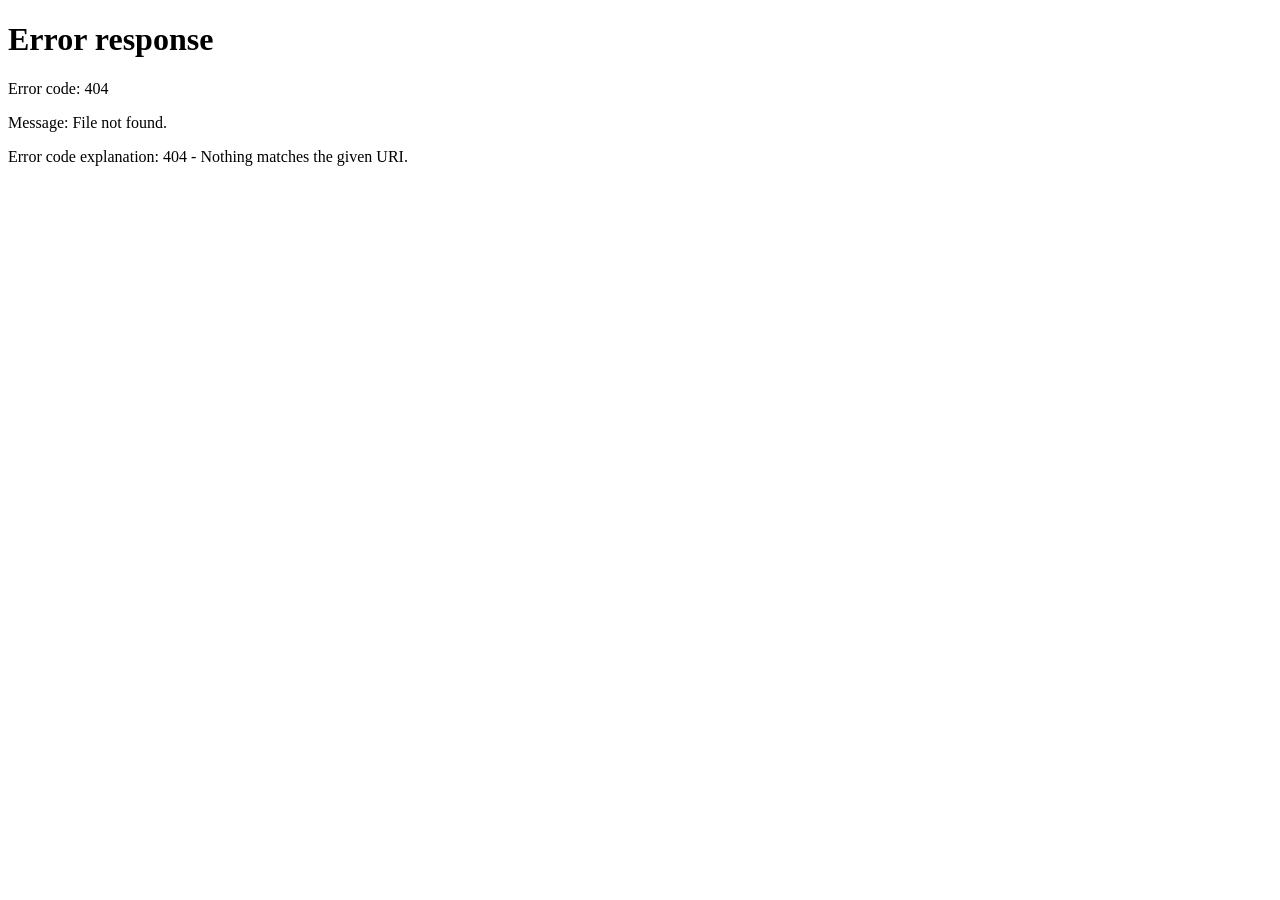
==== admin.html @ 91af9364 "Add files via upload" ====
<!DOCTYPE html>
<html lang="th">
<head>
    <meta charset="UTF-8">
    <meta name="viewport" content="width=device-width, initial-scale=1.0">
    <title>SkillVerse - Admin Management</title>
    <link href="https://cdn.jsdelivr.net/npm/bootstrap@5.3.2/dist/css/bootstrap.min.css" rel="stylesheet">
    <link rel="stylesheet" href="https://cdn.jsdelivr.net/npm/bootstrap-icons@1.11.1/font/bootstrap-icons.css">
    <link href="https://fonts.googleapis.com/css2?family=Prompt:wght@300;400;500;600;700&display=swap" rel="stylesheet">
    <link rel="stylesheet" href="css/style.css">
</head>
<body>

    <nav class="navbar navbar-expand-lg navbar-dark py-3 sticky-top glass-nav">
        <div class="container">
            <a class="navbar-brand fs-3" href="index.html">
                <i class="bi bi-rocket-takeoff-fill me-2 text-gradient"></i>SkillVerse Admin
            </a>
            <div class="d-flex align-items-center gap-2">
                <button class="btn lang-btn" id="langToggleBtn" onclick="toggleLanguage()">🌐 EN</button>
                <button class="btn btn-outline-danger btn-sm rounded-pill px-3" onclick="logout()"><i class="bi bi-box-arrow-right me-1"></i><span data-i18n="logout">ออกจากระบบ</span></button>
            </div>
        </div>
    </nav>

    <div class="container py-5">
        <div class="row justify-content-center">
            <div class="col-lg-8">
                <div class="glass-card p-4">
                    <h3 class="fw-bold text-warning mb-3"><i class="bi bi-shield-lock-fill me-2"></i>แผงควบคุมผู้ดูแลระบบ (Admin Panel)</h3>
                    <p class="text-sub small mb-4">แก้ไขและจัดการข้อมูลส่วนตัวที่แสดงบนหน้าแรกของระบบ</p>

                    <form id="editProfileForm" onsubmit="handleSaveProfile(event)">
                        <div class="mb-3">
                            <label class="form-label text-sub">ชื่อ - นามสกุล</label>
                            <input type="text" class="form-control bg-dark text-white border-secondary" id="inputName" required>
                        </div>
                        <div class="row">
                            <div class="col-md-4 mb-3">
                                <label class="form-label text-sub">รหัสนักศึกษา</label>
                                <input type="text" class="form-control bg-dark text-white border-secondary" id="inputId" required>
                            </div>
                            <div class="col-md-4 mb-3">
                                <label class="form-label text-sub">หมู่เรียน</label>
                                <input type="text" class="form-control bg-dark text-white border-secondary" id="inputGroup" required>
                            </div>
                            <div class="col-md-4 mb-3">
                                <label class="form-label text-sub">รายวิชา</label>
                                <input type="text" class="form-control bg-dark text-white border-secondary" id="inputSubject" value="การออกแบบและพัฒนาเว็บไซต์เบื้องต้น" readonly>
                            </div>
                        </div>
                        <div class="mb-4">
                            <label class="form-label text-sub">สถานะประเมิน</label>
                            <input type="text" class="form-control bg-dark text-white border-secondary" id="inputStatus" required>
                        </div>
                        <div class="d-flex justify-content-end gap-2">
                            <a href="index.html" class="btn btn-outline-light rounded-pill px-4">กลับหน้าหลัก</a>
                            <button type="submit" class="btn btn-custom rounded-pill px-4">บันทึกข้อมูล</button>
                        </div>
                    </form>
                </div>
            </div>
        </div>
    </div>

    <script src="https://cdn.jsdelivr.net/npm/bootstrap@5.3.2/dist/js/bootstrap.bundle.min.js"></script>
    <script src="js/i18n.js"></script>
    <script>
        document.addEventListener('DOMContentLoaded', () => {
            if (localStorage.getItem('skillverse_role') !== 'admin') {
                alert('คุณไม่มีสิทธิ์เข้าถึงหน้านี้!');
                window.location.href = 'index.html';
                return;
            }
            const user = getCurrentUserSession();
            if (user) {
                document.getElementById('inputName').value = user.name;
                document.getElementById('inputId').value = user.studentId;
                document.getElementById('inputGroup').value = user.group;
                document.getElementById('inputSubject').value = "การออกแบบและพัฒนาเว็บไซต์เบื้องต้น";
                document.getElementById('inputStatus').value = user.status || 'ประเมินเรียบร้อย';
            }
        });

        function handleSaveProfile(event) {
            event.preventDefault();
            const user = getCurrentUserSession();
            if (!user) return;

            user.name = document.getElementById('inputName').value;
            user.studentId = document.getElementById('inputId').value;
            user.group = document.getElementById('inputGroup').value;
            user.subject = "การออกแบบและพัฒนาเว็บไซต์เบื้องต้น";
            user.status = document.getElementById('inputStatus').value;

            localStorage.setItem('skillverse_user', JSON.stringify(user));

            let users = JSON.parse(localStorage.getItem('sv_users_db')) || [];
            const index = users.findIndex(u => u.studentId === user.studentId || u.name === user.name);
            if (index !== -1) {
                users[index] = user;
                localStorage.setItem('sv_users_db', JSON.stringify(users));
            }

            alert('บันทึกข้อมูลเรียบร้อยแล้ว!');
            window.location.href = 'index.html';
        }
    </script>
</body>
</html>
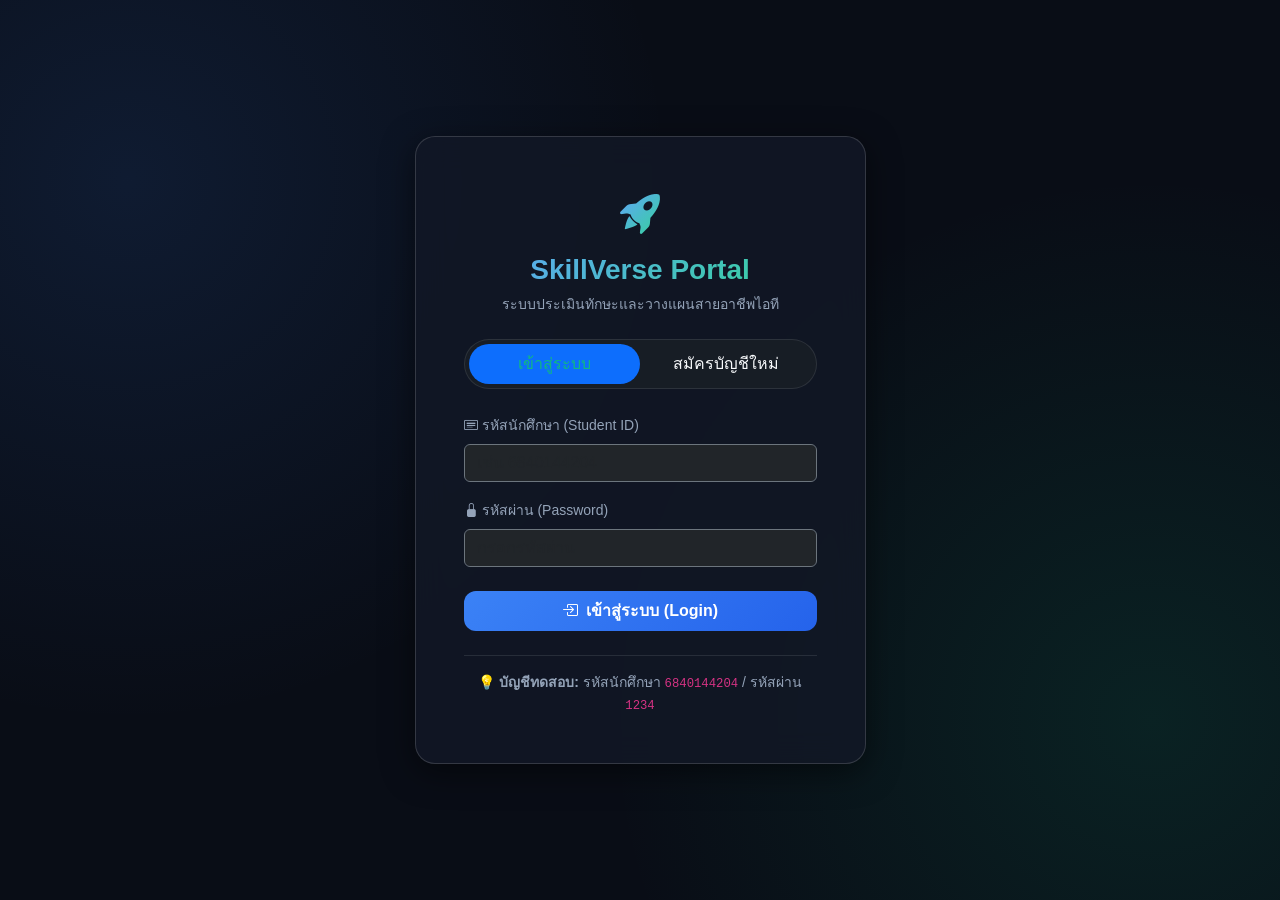
==== commit 2fe07f18: "Update admin.html" ====
--- a/admin.html
+++ b/admin.html
@@ -3,7 +3,7 @@
 <head>
     <meta charset="UTF-8">
     <meta name="viewport" content="width=device-width, initial-scale=1.0">
-    <title>SkillVerse - Admin Management</title>
+    <title>SkillVerse - Admin & Faculty Backend Portal</title>
     <link href="https://cdn.jsdelivr.net/npm/bootstrap@5.3.2/dist/css/bootstrap.min.css" rel="stylesheet">
     <link rel="stylesheet" href="https://cdn.jsdelivr.net/npm/bootstrap-icons@1.11.1/font/bootstrap-icons.css">
     <link href="https://fonts.googleapis.com/css2?family=Prompt:wght@300;400;500;600;700&display=swap" rel="stylesheet">
@@ -11,51 +11,193 @@
 </head>
 <body>
 
+    <!-- Header Navigation -->
     <nav class="navbar navbar-expand-lg navbar-dark py-3 sticky-top glass-nav">
         <div class="container">
             <a class="navbar-brand fs-3" href="index.html">
-                <i class="bi bi-rocket-takeoff-fill me-2 text-gradient"></i>SkillVerse Admin
+                <i class="bi bi-shield-lock-fill me-2 text-warning"></i>SkillVerse <span class="badge bg-warning text-dark fs-6 ms-1">Admin Portal</span>
             </a>
             <div class="d-flex align-items-center gap-2">
-                <button class="btn lang-btn" id="langToggleBtn" onclick="toggleLanguage()">🌐 EN</button>
-                <button class="btn btn-outline-danger btn-sm rounded-pill px-3" onclick="logout()"><i class="bi bi-box-arrow-right me-1"></i><span data-i18n="logout">ออกจากระบบ</span></button>
+                <a href="index.html" class="btn btn-outline-light btn-sm rounded-pill px-3"><i class="bi bi-house-door me-1"></i> กลับหน้าหลัก</a>
+                <button class="btn btn-outline-danger btn-sm rounded-pill px-3" onclick="logout()"><i class="bi bi-box-arrow-right me-1"></i> ออกจากระบบ</button>
             </div>
         </div>
     </nav>
 
+    <!-- Main Admin Container -->
     <div class="container py-5">
-        <div class="row justify-content-center">
-            <div class="col-lg-8">
+        
+        <!-- Header Title -->
+        <div class="d-flex justify-content-between align-items-center mb-4">
+            <div>
+                <h2 class="fw-bold text-white mb-1">ระบบหลังบ้านผู้ดูแลระบบ & อาจารย์ผู้สอน</h2>
+                <p class="text-sub mb-0">ติดตามผลประเมิน จัดการรายชื่อนักศึกษา และตรวจเช็ค Activity Logs ในระบบ</p>
+            </div>
+            <div>
+                <button class="btn btn-outline-warning rounded-pill px-3 btn-sm" onclick="seedSampleData()">
+                    <i class="bi bi-database-add me-1"></i> เพิ่มข้อมูลนักศึกษาตัวอย่าง
+                </button>
+            </div>
+        </div>
+
+        <!-- Metric Stat Cards -->
+        <div class="row g-3 mb-5">
+            <div class="col-md-3">
+                <div class="glass-card p-3 d-flex align-items-center gap-3">
+                    <div class="rounded-circle bg-primary bg-opacity-25 text-primary p-3 fs-3">
+                        <i class="bi bi-people-fill"></i>
+                    </div>
+                    <div>
+                        <div class="text-sub small">จำนวนนักศึกษาในระบบ</div>
+                        <h3 class="fw-bold text-white mb-0" id="statTotalStudents">0</h3>
+                    </div>
+                </div>
+            </div>
+            <div class="col-md-3">
+                <div class="glass-card p-3 d-flex align-items-center gap-3">
+                    <div class="rounded-circle bg-success bg-opacity-25 text-success p-3 fs-3">
+                        <i class="bi bi-check-circle-fill"></i>
+                    </div>
+                    <div>
+                        <div class="text-sub small">ประเมินแล้ว</div>
+                        <h3 class="fw-bold text-white mb-0" id="statEvaluatedCount">0</h3>
+                    </div>
+                </div>
+            </div>
+            <div class="col-md-3">
+                <div class="glass-card p-3 d-flex align-items-center gap-3">
+                    <div class="rounded-circle bg-info bg-opacity-25 text-info p-3 fs-3">
+                        <i class="bi bi-graph-up me-1"></i>
+                    </div>
+                    <div>
+                        <div class="text-sub small">คะแนนเฉลี่ยรวม</div>
+                        <h3 class="fw-bold text-white mb-0" id="statAvgScore">0%</h3>
+                    </div>
+                </div>
+            </div>
+            <div class="col-md-3">
+                <div class="glass-card p-3 d-flex align-items-center gap-3">
+                    <div class="rounded-circle bg-warning bg-opacity-25 text-warning p-3 fs-3">
+                        <i class="bi bi-activity"></i>
+                    </div>
+                    <div>
+                        <div class="text-sub small">การเคลื่อนไหวทั้งหมด</div>
+                        <h3 class="fw-bold text-white mb-0" id="statTotalLogs">0</h3>
+                    </div>
+                </div>
+            </div>
+        </div>
+
+        <!-- Nav Tabs for Student Table & Logs -->
+        <ul class="nav nav-tabs nav-pills border-bottom-0 mb-4 gap-2" id="adminTab" role="tablist">
+            <li class="nav-item" role="presentation">
+                <button class="nav-link active rounded-pill px-4 text-white" id="students-tab" data-bs-toggle="pill" data-bs-target="#students-panel" type="button" role="tab">
+                    <i class="bi bi-person-lines-fill me-2"></i>รายชื่อนักศึกษา & ผลประเมิน
+                </button>
+            </li>
+            <li class="nav-item" role="presentation">
+                <button class="nav-link rounded-pill px-4 text-white" id="logs-tab" data-bs-toggle="pill" data-bs-target="#logs-panel" type="button" role="tab">
+                    <i class="bi bi-clock-history me-2"></i>Activity Logs (ประวัติการเคลื่อนไหว)
+                </button>
+            </li>
+        </ul>
+
+        <div class="tab-content" id="adminTabContent">
+            
+            <!-- Panel 1: Student Management Table -->
+            <div class="tab-pane fade show active" id="students-panel" role="tabpanel">
                 <div class="glass-card p-4">
-                    <h3 class="fw-bold text-warning mb-3"><i class="bi bi-shield-lock-fill me-2"></i>แผงควบคุมผู้ดูแลระบบ (Admin Panel)</h3>
-                    <p class="text-sub small mb-4">แก้ไขและจัดการข้อมูลส่วนตัวที่แสดงบนหน้าแรกของระบบ</p>
-
-                    <form id="editProfileForm" onsubmit="handleSaveProfile(event)">
+                    <div class="d-flex justify-content-between align-items-center mb-3">
+                        <h5 class="fw-bold text-white mb-0"><i class="bi bi-table me-2 text-primary"></i>ตารางจัดการข้อมูลนักศึกษา</h5>
+                        <input type="text" class="form-control form-control-sm bg-dark text-white border-secondary w-25" id="searchStudentInput" placeholder="🔍 ค้นหานามสกุล / รหัส..." onkeyup="filterStudentsTable()">
+                    </div>
+
+                    <div class="table-responsive">
+                        <table class="table table-dark table-hover align-middle mb-0" id="studentsTable">
+                            <thead class="table-secondary text-sub">
+                                <tr>
+                                    <th>รหัสนักศึกษา</th>
+                                    <th>ชื่อ - นามสกุล</th>
+                                    <th>หมู่เรียน</th>
+                                    <th>สายอาชีพเป้าหมาย</th>
+                                    <th>ผลประเมินล่าสุด</th>
+                                    <th>สถานะ</th>
+                                    <th class="text-end">การจัดการ</th>
+                                </tr>
+                            </thead>
+                            <tbody id="studentsTableBody">
+                                <!-- Rendered with JS -->
+                            </tbody>
+                        </table>
+                    </div>
+                </div>
+            </div>
+
+            <!-- Panel 2: Activity Logs Table -->
+            <div class="tab-pane fade" id="logs-panel" role="tabpanel">
+                <div class="glass-card p-4">
+                    <div class="d-flex justify-content-between align-items-center mb-3">
+                        <h5 class="fw-bold text-white mb-0"><i class="bi bi-list-stars me-2 text-warning"></i>บันทึกกิจกรรมและการเคลื่อนไหวในระบบ</h5>
+                        <button class="btn btn-outline-danger btn-sm rounded-pill" onclick="clearLogs()">
+                            <i class="bi bi-trash-fill me-1"></i> ล้างประวัติทั้งหมด
+                        </button>
+                    </div>
+
+                    <div class="table-responsive">
+                        <table class="table table-dark table-hover align-middle mb-0">
+                            <thead class="table-secondary text-sub">
+                                <tr>
+                                    <th>เวลา</th>
+                                    <th>รหัส/ชื่อนักศึกษา</th>
+                                    <th>กิจกรรม (Action)</th>
+                                    <th>รายละเอียด</th>
+                                </tr>
+                            </thead>
+                            <tbody id="logsTableBody">
+                                <!-- Rendered with JS -->
+                            </tbody>
+                        </table>
+                    </div>
+                </div>
+            </div>
+
+        </div>
+
+    </div>
+
+    <!-- Modal แก้ไขข้อมูลนักศึกษาโดย Admin -->
+    <div class="modal fade" id="adminEditStudentModal" tabindex="-1" aria-hidden="true">
+        <div class="modal-dialog modal-dialog-centered">
+            <div class="modal-content glass-card text-white border-secondary">
+                <div class="modal-header border-bottom border-secondary border-opacity-25">
+                    <h5 class="modal-title fw-bold text-warning"><i class="bi bi-pencil-square me-2"></i>แก้ไขข้อมูลนักศึกษา</h5>
+                    <button type="button" class="btn-close btn-close-white" data-bs-dismiss="modal" aria-label="Close"></button>
+                </div>
+                <div class="modal-body">
+                    <form id="adminEditStudentForm" onsubmit="saveAdminEditStudent(event)">
+                        <input type="hidden" id="editOriginalId">
                         <div class="mb-3">
-                            <label class="form-label text-sub">ชื่อ - นามสกุล</label>
-                            <input type="text" class="form-control bg-dark text-white border-secondary" id="inputName" required>
-                        </div>
-                        <div class="row">
-                            <div class="col-md-4 mb-3">
-                                <label class="form-label text-sub">รหัสนักศึกษา</label>
-                                <input type="text" class="form-control bg-dark text-white border-secondary" id="inputId" required>
-                            </div>
-                            <div class="col-md-4 mb-3">
-                                <label class="form-label text-sub">หมู่เรียน</label>
-                                <input type="text" class="form-control bg-dark text-white border-secondary" id="inputGroup" required>
-                            </div>
-                            <div class="col-md-4 mb-3">
-                                <label class="form-label text-sub">รายวิชา</label>
-                                <input type="text" class="form-control bg-dark text-white border-secondary" id="inputSubject" value="การออกแบบและพัฒนาเว็บไซต์เบื้องต้น" readonly>
-                            </div>
-                        </div>
-                        <div class="mb-4">
-                            <label class="form-label text-sub">สถานะประเมิน</label>
-                            <input type="text" class="form-control bg-dark text-white border-secondary" id="inputStatus" required>
-                        </div>
-                        <div class="d-flex justify-content-end gap-2">
-                            <a href="index.html" class="btn btn-outline-light rounded-pill px-4">กลับหน้าหลัก</a>
-                            <button type="submit" class="btn btn-custom rounded-pill px-4">บันทึกข้อมูล</button>
+                            <label class="form-label text-sub small">รหัสนักศึกษา</label>
+                            <input type="text" class="form-control bg-dark text-white border-secondary" id="editStudentId" required>
+                        </div>
+                        <div class="mb-3">
+                            <label class="form-label text-sub small">ชื่อ - นามสกุล</label>
+                            <input type="text" class="form-control bg-dark text-white border-secondary" id="editStudentName" required>
+                        </div>
+                        <div class="mb-3">
+                            <label class="form-label text-sub small">หมู่เรียน</label>
+                            <input type="text" class="form-control bg-dark text-white border-secondary" id="editStudentGroup" required>
+                        </div>
+                        <div class="mb-3">
+                            <label class="form-label text-sub small">สถานะการประเมิน</label>
+                            <select class="form-select bg-dark text-white border-secondary" id="editStudentStatus">
+                                <option value="ประเมินเรียบร้อย">ประเมินเรียบร้อย</option>
+                                <option value="ยังไม่ได้ประเมิน">ยังไม่ได้ประเมิน</option>
+                            </select>
+                        </div>
+                        <div class="d-flex justify-content-end gap-2 mt-4">
+                            <button type="button" class="btn btn-secondary rounded-pill px-4" data-bs-dismiss="modal">ยกเลิก</button>
+                            <button type="submit" class="btn btn-warning rounded-pill px-4 fw-bold">บันทึกการแก้ไข</button>
                         </div>
                     </form>
                 </div>
@@ -67,44 +209,150 @@
     <script src="js/i18n.js"></script>
     <script>
         document.addEventListener('DOMContentLoaded', () => {
-            if (localStorage.getItem('skillverse_role') !== 'admin') {
-                alert('คุณไม่มีสิทธิ์เข้าถึงหน้านี้!');
-                window.location.href = 'index.html';
-                return;
+            renderAdminDashboard();
+        });
+
+        function renderAdminDashboard() {
+            const users = JSON.parse(localStorage.getItem('sv_users_db')) || [];
+            const logs = JSON.parse(localStorage.getItem('sv_activity_logs')) || [];
+
+            // 1. Render Stats
+            document.getElementById('statTotalStudents').innerText = users.length;
+            const evalCount = users.filter(u => u.status === 'ประเมินเรียบร้อย' || u.lastScore !== undefined).length;
+            document.getElementById('statEvaluatedCount').innerText = evalCount;
+
+            const scores = users.filter(u => u.lastScore !== undefined).map(u => u.lastScore);
+            const avg = scores.length > 0 ? Math.round(scores.reduce((a, b) => a + b, 0) / scores.length) : 0;
+            document.getElementById('statAvgScore').innerText = `${avg}%`;
+            document.getElementById('statTotalLogs').innerText = logs.length;
+
+            // 2. Render Students Table
+            const tbody = document.getElementById('studentsTableBody');
+            tbody.innerHTML = '';
+
+            users.forEach((u, idx) => {
+                const tr = document.createElement('tr');
+                tr.innerHTML = `
+                    <td class="fw-bold text-info">${u.studentId}</td>
+                    <td>${u.name} ${u.role === 'admin' ? '<span class="badge bg-warning text-dark ms-1">Admin</span>' : ''}</td>
+                    <td>${u.group || '-'}</td>
+                    <td><span class="badge bg-primary bg-opacity-25 text-primary border border-primary border-opacity-25">${u.targetCareer ? u.targetCareer.toUpperCase() : 'FRONTEND'}</span></td>
+                    <td class="fw-bold ${u.lastScore >= 80 ? 'text-success' : 'text-warning'}">${u.lastScore !== undefined ? u.lastScore + '%' : 'ยังไม่ประเมิน'}</td>
+                    <td><span class="badge ${u.status === 'ประเมินเรียบร้อย' ? 'bg-success' : 'bg-secondary'}">${u.status || 'รอดำเนินการ'}</span></td>
+                    <td class="text-end">
+                        <button class="btn btn-sm btn-outline-warning rounded-pill me-1" onclick="openAdminEditModal('${u.studentId}')">
+                            <i class="bi bi-pencil-fill"></i> แก้ไข
+                        </button>
+                        <button class="btn btn-sm btn-outline-danger rounded-pill" onclick="deleteStudent('${u.studentId}')">
+                            <i class="bi bi-trash-fill"></i> ลบ
+                        </button>
+                    </td>
+                `;
+                tbody.appendChild(tr);
+            });
+
+            // 3. Render Logs Table
+            const logsBody = document.getElementById('logsTableBody');
+            logsBody.innerHTML = '';
+
+            if (logs.length === 0) {
+                logsBody.innerHTML = '<tr><td colspan="4" class="text-center text-sub py-4">ยังไม่มีประวัติการเคลื่อนไหวในระบบ</td></tr>';
+            } else {
+                logs.forEach(l => {
+                    const tr = document.createElement('tr');
+                    tr.innerHTML = `
+                        <td class="text-sub small">${l.timestamp}</td>
+                        <td class="fw-bold text-white">${l.studentName} <small class="text-sub">(${l.studentId})</small></td>
+                        <td><span class="badge bg-info bg-opacity-25 text-info border border-info border-opacity-25">${l.action}</span></td>
+                        <td class="text-sub small">${l.details}</td>
+                    `;
+                    logsBody.appendChild(tr);
+                });
             }
-            const user = getCurrentUserSession();
-            if (user) {
-                document.getElementById('inputName').value = user.name;
-                document.getElementById('inputId').value = user.studentId;
-                document.getElementById('inputGroup').value = user.group;
-                document.getElementById('inputSubject').value = "การออกแบบและพัฒนาเว็บไซต์เบื้องต้น";
-                document.getElementById('inputStatus').value = user.status || 'ประเมินเรียบร้อย';
+        }
+
+        function filterStudentsTable() {
+            const query = document.getElementById('searchStudentInput').value.toLowerCase();
+            const rows = document.querySelectorAll('#studentsTableBody tr');
+
+            rows.forEach(row => {
+                const text = row.innerText.toLowerCase();
+                row.style.display = text.includes(query) ? '' : 'none';
+            });
+        }
+
+        function openAdminEditModal(studentId) {
+            const users = JSON.parse(localStorage.getItem('sv_users_db')) || [];
+            const user = users.find(u => u.studentId === studentId);
+            if (!user) return;
+
+            document.getElementById('editOriginalId').value = user.studentId;
+            document.getElementById('editStudentId').value = user.studentId;
+            document.getElementById('editStudentName').value = user.name;
+            document.getElementById('editStudentGroup').value = user.group || '';
+            document.getElementById('editStudentStatus').value = user.status || 'ประเมินเรียบร้อย';
+
+            const modal = new bootstrap.Modal(document.getElementById('adminEditStudentModal'));
+            modal.show();
+        }
+
+        function saveAdminEditStudent(event) {
+            event.preventDefault();
+            const origId = document.getElementById('editOriginalId').value;
+            let users = JSON.parse(localStorage.getItem('sv_users_db')) || [];
+
+            const index = users.findIndex(u => u.studentId === origId);
+            if (index !== -1) {
+                users[index].studentId = document.getElementById('editStudentId').value.trim();
+                users[index].name = document.getElementById('editStudentName').value.trim();
+                users[index].group = document.getElementById('editStudentGroup').value.trim();
+                users[index].status = document.getElementById('editStudentStatus').value;
+
+                localStorage.setItem('sv_users_db', JSON.stringify(users));
+                
+                // ถ้านักศึกษาที่แก้อยู่คือสิทธิ์ปัจจุบัน ให้อัปเดต session ด้วย
+                const current = JSON.parse(localStorage.getItem('skillverse_user'));
+                if (current && current.studentId === origId) {
+                    localStorage.setItem('skillverse_user', JSON.stringify(users[index]));
+                }
+
+                alert('แก้ไขข้อมูลนักศึกษาสำเร็จ!');
+                renderAdminDashboard();
+
+                const modalEl = document.getElementById('adminEditStudentModal');
+                const modal = bootstrap.Modal.getInstance(modalEl);
+                if (modal) modal.hide();
             }
-        });
-
-        function handleSaveProfile(event) {
-            event.preventDefault();
-            const user = getCurrentUserSession();
-            if (!user) return;
-
-            user.name = document.getElementById('inputName').value;
-            user.studentId = document.getElementById('inputId').value;
-            user.group = document.getElementById('inputGroup').value;
-            user.subject = "การออกแบบและพัฒนาเว็บไซต์เบื้องต้น";
-            user.status = document.getElementById('inputStatus').value;
-
-            localStorage.setItem('skillverse_user', JSON.stringify(user));
+        }
+
+        function deleteStudent(studentId) {
+            if (!confirm(`คุณต้องการลบนักศึกษารหัส ${studentId} ออกจากระบบใช่หรือไม่?`)) return;
 
             let users = JSON.parse(localStorage.getItem('sv_users_db')) || [];
-            const index = users.findIndex(u => u.studentId === user.studentId || u.name === user.name);
-            if (index !== -1) {
-                users[index] = user;
-                localStorage.setItem('sv_users_db', JSON.stringify(users));
+            users = users.filter(u => u.studentId !== studentId);
+            localStorage.setItem('sv_users_db', JSON.stringify(users));
+
+            alert('ลบข้อมูลนักศึกษาเรียบร้อยแล้ว!');
+            renderAdminDashboard();
+        }
+
+        function seedSampleData() {
+            const sampleUsers = [
+                { studentId: '6840144204', name: 'นายฐานฑัต บุตรนอก', group: 'ว.6501', status: 'ประเมินเรียบร้อย', lastScore: 85, targetCareer: 'frontend', role: 'admin' },
+                { studentId: '6840144205', name: 'นายสมชาย สายโค้ด', group: 'ว.6501', status: 'ประเมินเรียบร้อย', lastScore: 72, targetCareer: 'backend', role: 'user' },
+                { studentId: '6840144206', name: 'นางสาววิภา ดีไซน์', group: 'ว.6502', status: 'ประเมินเรียบร้อย', lastScore: 90, targetCareer: 'uiux', role: 'user' }
+            ];
+            localStorage.setItem('sv_users_db', JSON.stringify(sampleUsers));
+            alert('เพิ่มข้อมูลนักศึกษาจำลองเรียบร้อยแล้ว!');
+            renderAdminDashboard();
+        }
+
+        function clearLogs() {
+            if (confirm('คุณต้องการล้าง Activity Logs ทั้งหมดใช่หรือไม่?')) {
+                localStorage.removeItem('sv_activity_logs');
+                renderAdminDashboard();
             }
-
-            alert('บันทึกข้อมูลเรียบร้อยแล้ว!');
-            window.location.href = 'index.html';
         }
     </script>
 </body>
-</html>+</html>
--- a/css/style.css
+++ b/css/style.css
@@ -0,0 +1,127 @@
+:root {
+    --bg-color: #090d16 !important;
+    --card-bg: rgba(18, 24, 38, 0.85) !important;
+    --border-color: rgba(255, 255, 255, 0.15) !important;
+    --accent-blue: #3b82f6;
+    --accent-teal: #10b981;
+    --accent-purple: #8b5cf6;
+    --text-main: #f8fafc !important;
+    --text-sub: #94a3b8 !important;
+}
+
+html, body {
+    background-color: var(--bg-color) !important;
+    color: var(--text-main) !important;
+    font-family: 'Prompt', sans-serif;
+    min-height: 100vh;
+    margin: 0;
+    padding: 0;
+}
+
+body {
+    background-image: 
+        radial-gradient(circle at 10% 20%, rgba(59, 130, 246, 0.12) 0%, transparent 40%),
+        radial-gradient(circle at 90% 80%, rgba(16, 185, 129, 0.12) 0%, transparent 40%) !important;
+}
+
+/* Glassmorphic Navigation Bar */
+.glass-nav {
+    background: rgba(9, 13, 22, 0.9) !important;
+    backdrop-filter: blur(16px);
+    -webkit-backdrop-filter: blur(16px);
+    border-bottom: 1px solid var(--border-color);
+}
+
+.nav-link {
+    color: var(--text-sub) !important;
+    transition: color 0.3s ease;
+    font-weight: 500;
+}
+
+.nav-link:hover, .nav-link.active {
+    color: var(--accent-teal) !important;
+}
+
+/* Glass Card */
+.glass-card {
+    background: var(--card-bg) !important;
+    backdrop-filter: blur(16px);
+    -webkit-backdrop-filter: blur(16px);
+    border: 1px solid var(--border-color) !important;
+    border-radius: 20px;
+    box-shadow: 0 8px 32px 0 rgba(0, 0, 0, 0.5);
+    color: var(--text-main) !important;
+    transition: transform 0.3s ease, box-shadow 0.3s ease;
+}
+
+.text-gradient {
+    background: linear-gradient(135deg, #60a5fa, #34d399);
+    -webkit-background-clip: text;
+    background-clip: text;
+    -webkit-text-fill-color: transparent;
+}
+
+.btn-custom {
+    background: linear-gradient(135deg, var(--accent-blue), #2563eb);
+    color: white !important;
+    border: none;
+    border-radius: 12px;
+    padding: 10px 20px;
+    font-weight: 500;
+    transition: all 0.3s ease;
+}
+
+.btn-custom:hover {
+    background: linear-gradient(135deg, #2563eb, #1d4ed8);
+    box-shadow: 0 6px 20px rgba(59, 130, 246, 0.5);
+}
+
+.skill-badge {
+    font-size: 0.75rem;
+    padding: 4px 10px;
+    border-radius: 20px;
+    background: rgba(59, 130, 246, 0.2);
+    color: #60a5fa;
+    border: 1px solid rgba(59, 130, 246, 0.4);
+}
+
+.lang-btn {
+    background: rgba(59, 130, 246, 0.15);
+    color: #60a5fa !important;
+    border: 1px solid rgba(59, 130, 246, 0.3);
+    border-radius: 20px;
+    padding: 6px 16px;
+    font-size: 0.85rem;
+    font-weight: 600;
+    transition: all 0.3s ease;
+}
+
+.lang-btn:hover {
+    background: rgba(59, 130, 246, 0.3);
+    color: white !important;
+}
+
+.timeline-step {
+    border-left: 2px solid var(--accent-blue);
+    padding-left: 20px;
+    position: relative;
+    margin-bottom: 30px;
+}
+.timeline-step::before {
+    content: '';
+    position: absolute;
+    left: -9px;
+    top: 0;
+    width: 16px;
+    height: 16px;
+    border-radius: 50%;
+    background: var(--accent-teal);
+}
+
+h1, h2, h3, h4, h5, h6, .text-white {
+    color: #f8fafc !important;
+}
+
+.text-sub {
+    color: #94a3b8 !important;
+}
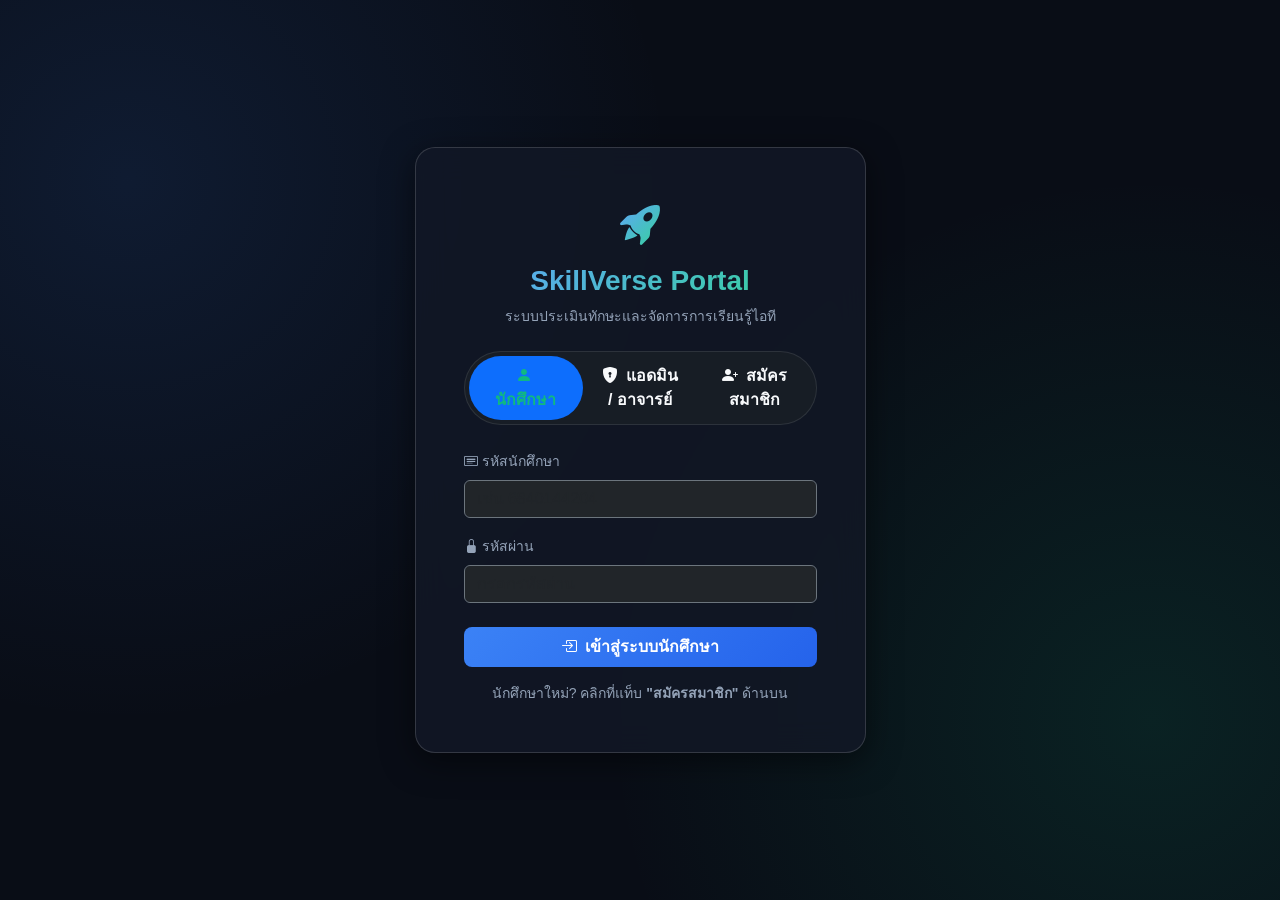
==== commit 91dc8bb1: "Update admin.html" ====
--- a/admin.html
+++ b/admin.html
@@ -31,7 +31,7 @@
         <div class="d-flex justify-content-between align-items-center mb-4">
             <div>
                 <h2 class="fw-bold text-white mb-1">ระบบหลังบ้านผู้ดูแลระบบ & อาจารย์ผู้สอน</h2>
-                <p class="text-sub mb-0">ติดตามผลประเมิน จัดการรายชื่อนักศึกษา และตรวจเช็ค Activity Logs ในระบบ</p>
+                <p class="text-sub mb-0">ติดตามผลประเมิน จัดการรายชื่อนักศึกษา รีเซ็ตรหัสผ่าน และตรวจเช็ค Activity Logs</p>
             </div>
             <div>
                 <button class="btn btn-outline-warning rounded-pill px-3 btn-sm" onclick="seedSampleData()">
@@ -88,7 +88,7 @@
             </div>
         </div>
 
-        <!-- Nav Tabs for Student Table & Logs -->
+        <!-- Nav Tabs -->
         <ul class="nav nav-tabs nav-pills border-bottom-0 mb-4 gap-2" id="adminTab" role="tablist">
             <li class="nav-item" role="presentation">
                 <button class="nav-link active rounded-pill px-4 text-white" id="students-tab" data-bs-toggle="pill" data-bs-target="#students-panel" type="button" role="tab">
@@ -119,10 +119,9 @@
                                     <th>รหัสนักศึกษา</th>
                                     <th>ชื่อ - นามสกุล</th>
                                     <th>หมู่เรียน</th>
-                                    <th>สายอาชีพเป้าหมาย</th>
-                                    <th>ผลประเมินล่าสุด</th>
+                                    <th>ผลประเมิน</th>
                                     <th>สถานะ</th>
-                                    <th class="text-end">การจัดการ</th>
+                                    <th class="text-end">การจัดการ / ความปลอดภัย</th>
                                 </tr>
                             </thead>
                             <tbody id="studentsTableBody">
@@ -165,7 +164,38 @@
 
     </div>
 
-    <!-- Modal แก้ไขข้อมูลนักศึกษาโดย Admin -->
+    <!-- Modal จำลองอีเมลรีเซ็ตรหัสผ่านให้นักศึกษา -->
+    <div class="modal fade" id="resetEmailModal" tabindex="-1" aria-hidden="true">
+        <div class="modal-dialog modal-dialog-centered">
+            <div class="modal-content glass-card text-white border-info">
+                <div class="modal-header border-bottom border-secondary border-opacity-25 bg-info bg-opacity-10">
+                    <h5 class="modal-title fw-bold text-info"><i class="bi bi-envelope-at-fill me-2"></i>จำลองกล่องข้อความอีเมลนักศึกษา</h5>
+                    <button type="button" class="btn-close btn-close-white" data-bs-dismiss="modal" aria-label="Close"></button>
+                </div>
+                <div class="modal-body">
+                    <div class="p-3 bg-dark rounded-3 border border-secondary border-opacity-25 mb-3">
+                        <p class="mb-1 text-sub small"><strong>ถึง:</strong> <span id="emailTargetStudent" class="text-info">student@university.ac.th</span></p>
+                        <p class="mb-0 text-sub small"><strong>เรื่อง:</strong> แจ้งเตือนการยืนยันการขอรีเซ็ตรหัสผ่านบัญชี SkillVerse</p>
+                    </div>
+
+                    <div class="p-4 rounded-3 text-center bg-dark bg-opacity-50 border border-secondary border-opacity-25">
+                        <i class="bi bi-shield-exclamation text-warning display-4 mb-2"></i>
+                        <h5 class="fw-bold text-white mb-2">คุณต้องการรีเซ็ตรหัสผ่านหรือไม่?</h5>
+                        <p class="text-sub small mb-4">อาจารย์ผู้สอนได้ทำการส่งคำขอรีเซ็ตรหัสผ่านสำหรับบัญชีของคุณ หากคุณเป็นผู้แจ้งลืมรหัสผ่าน กรุณากดปุ่มตกลงด้านล่างเพื่อยืนยันการตั้งรหัสใหม่เป็น <strong>1234</strong></p>
+                        
+                        <button type="button" class="btn btn-success rounded-pill px-5 py-2 fw-bold" onclick="confirmResetPasswordByEmail()">
+                            <i class="bi bi-check-circle-fill me-1"></i> ตกลง ยืนยันการรีเซ็ตรหัสผ่าน
+                        </button>
+                    </div>
+                </div>
+                <div class="modal-footer border-top border-secondary border-opacity-25">
+                    <button type="button" class="btn btn-secondary rounded-pill px-4" data-bs-dismiss="modal">ยกเลิก</button>
+                </div>
+            </div>
+        </div>
+    </div>
+
+    <!-- Modal แก้ไขข้อมูลนักศึกษา -->
     <div class="modal fade" id="adminEditStudentModal" tabindex="-1" aria-hidden="true">
         <div class="modal-dialog modal-dialog-centered">
             <div class="modal-content glass-card text-white border-secondary">
@@ -208,6 +238,8 @@
     <script src="https://cdn.jsdelivr.net/npm/bootstrap@5.3.2/dist/js/bootstrap.bundle.min.js"></script>
     <script src="js/i18n.js"></script>
     <script>
+        let currentTargetStudentId = null;
+
         document.addEventListener('DOMContentLoaded', () => {
             renderAdminDashboard();
         });
@@ -216,7 +248,6 @@
             const users = JSON.parse(localStorage.getItem('sv_users_db')) || [];
             const logs = JSON.parse(localStorage.getItem('sv_activity_logs')) || [];
 
-            // 1. Render Stats
             document.getElementById('statTotalStudents').innerText = users.length;
             const evalCount = users.filter(u => u.status === 'ประเมินเรียบร้อย' || u.lastScore !== undefined).length;
             document.getElementById('statEvaluatedCount').innerText = evalCount;
@@ -226,20 +257,21 @@
             document.getElementById('statAvgScore').innerText = `${avg}%`;
             document.getElementById('statTotalLogs').innerText = logs.length;
 
-            // 2. Render Students Table
             const tbody = document.getElementById('studentsTableBody');
             tbody.innerHTML = '';
 
-            users.forEach((u, idx) => {
+            users.forEach((u) => {
                 const tr = document.createElement('tr');
                 tr.innerHTML = `
                     <td class="fw-bold text-info">${u.studentId}</td>
                     <td>${u.name} ${u.role === 'admin' ? '<span class="badge bg-warning text-dark ms-1">Admin</span>' : ''}</td>
                     <td>${u.group || '-'}</td>
-                    <td><span class="badge bg-primary bg-opacity-25 text-primary border border-primary border-opacity-25">${u.targetCareer ? u.targetCareer.toUpperCase() : 'FRONTEND'}</span></td>
                     <td class="fw-bold ${u.lastScore >= 80 ? 'text-success' : 'text-warning'}">${u.lastScore !== undefined ? u.lastScore + '%' : 'ยังไม่ประเมิน'}</td>
                     <td><span class="badge ${u.status === 'ประเมินเรียบร้อย' ? 'bg-success' : 'bg-secondary'}">${u.status || 'รอดำเนินการ'}</span></td>
                     <td class="text-end">
+                        <button class="btn btn-sm btn-outline-info rounded-pill me-1" onclick="sendResetEmail('${u.studentId}', '${u.name}')">
+                            <i class="bi bi-envelope-paper-fill"></i> รีเซ็ตรหัสผ่าน
+                        </button>
                         <button class="btn btn-sm btn-outline-warning rounded-pill me-1" onclick="openAdminEditModal('${u.studentId}')">
                             <i class="bi bi-pencil-fill"></i> แก้ไข
                         </button>
@@ -251,7 +283,6 @@
                 tbody.appendChild(tr);
             });
 
-            // 3. Render Logs Table
             const logsBody = document.getElementById('logsTableBody');
             logsBody.innerHTML = '';
 
@@ -271,6 +302,49 @@
             }
         }
 
+        // ส่งคำขอรีเซ็ตรหัสผ่านไปยังอีเมลนักศึกษา
+        function sendResetEmail(studentId, studentName) {
+            currentTargetStudentId = studentId;
+            document.getElementById('emailTargetStudent').innerText = `${studentName} (${studentId}@student.ac.th)`;
+            
+            const modal = new bootstrap.Modal(document.getElementById('resetEmailModal'));
+            modal.show();
+        }
+
+        // เมื่อนักศึกษากด "ตกลง ยืนยันการรีเซ็ตรหัสผ่าน" ในอีเมล
+        function confirmResetPasswordByEmail() {
+            if (!currentTargetStudentId) return;
+
+            let users = JSON.parse(localStorage.getItem('sv_users_db')) || [];
+            const index = users.findIndex(u => u.studentId === currentTargetStudentId);
+
+            if (index !== -1) {
+                users[index].password = '1234'; // คืนค่ารหัสผ่านเริ่มต้นเป็น 1234
+                users[index].pin = '123456';    // คืนค่า PIN เป็น 123456
+                localStorage.setItem('sv_users_db', JSON.stringify(users));
+
+                // บันทึก Activity Log
+                let logs = JSON.parse(localStorage.getItem('sv_activity_logs')) || [];
+                logs.unshift({
+                    id: Date.now(),
+                    studentId: currentTargetStudentId,
+                    studentName: users[index].name,
+                    action: 'รีเซ็ตรหัสผ่าน',
+                    details: 'ยืนยันการรีเซ็ตรหัสผ่านผ่านทางอีเมลสำเร็จ (รหัสใหม่: 1234)',
+                    timestamp: new Date().toLocaleString('th-TH')
+                });
+                localStorage.setItem('sv_activity_logs', JSON.stringify(logs));
+
+                alert(`การรีเซ็ตรหัสผ่านสำเร็จ!\nรหัสผ่านสำหรับรหัส ${currentTargetStudentId} ได้เปลี่ยนเป็น "1234" เรียบร้อยแล้ว`);
+                
+                const modalEl = document.getElementById('resetEmailModal');
+                const modal = bootstrap.Modal.getInstance(modalEl);
+                if (modal) modal.hide();
+
+                renderAdminDashboard();
+            }
+        }
+
         function filterStudentsTable() {
             const query = document.getElementById('searchStudentInput').value.toLowerCase();
             const rows = document.querySelectorAll('#studentsTableBody tr');
@@ -309,12 +383,6 @@
                 users[index].status = document.getElementById('editStudentStatus').value;
 
                 localStorage.setItem('sv_users_db', JSON.stringify(users));
-                
-                // ถ้านักศึกษาที่แก้อยู่คือสิทธิ์ปัจจุบัน ให้อัปเดต session ด้วย
-                const current = JSON.parse(localStorage.getItem('skillverse_user'));
-                if (current && current.studentId === origId) {
-                    localStorage.setItem('skillverse_user', JSON.stringify(users[index]));
-                }
 
                 alert('แก้ไขข้อมูลนักศึกษาสำเร็จ!');
                 renderAdminDashboard();
@@ -338,9 +406,9 @@
 
         function seedSampleData() {
             const sampleUsers = [
-                { studentId: '6840144204', name: 'นายฐานฑัต บุตรนอก', group: 'ว.6501', status: 'ประเมินเรียบร้อย', lastScore: 85, targetCareer: 'frontend', role: 'admin' },
-                { studentId: '6840144205', name: 'นายสมชาย สายโค้ด', group: 'ว.6501', status: 'ประเมินเรียบร้อย', lastScore: 72, targetCareer: 'backend', role: 'user' },
-                { studentId: '6840144206', name: 'นางสาววิภา ดีไซน์', group: 'ว.6502', status: 'ประเมินเรียบร้อย', lastScore: 90, targetCareer: 'uiux', role: 'user' }
+                { studentId: '6840144204', name: 'นายฐานฑัต บุตรนอก', group: 'ว.6501', status: 'ประเมินเรียบร้อย', lastScore: 85, password: '1234', role: 'admin' },
+                { studentId: '6840144205', name: 'นายสมชาย สายโค้ด', group: 'ว.6501', status: 'ประเมินเรียบร้อย', lastScore: 72, password: '1234', role: 'user' },
+                { studentId: '6840144206', name: 'นางสาววิภา ดีไซน์', group: 'ว.6502', status: 'ประเมินเรียบร้อย', lastScore: 90, password: '1234', role: 'user' }
             ];
             localStorage.setItem('sv_users_db', JSON.stringify(sampleUsers));
             alert('เพิ่มข้อมูลนักศึกษาจำลองเรียบร้อยแล้ว!');
